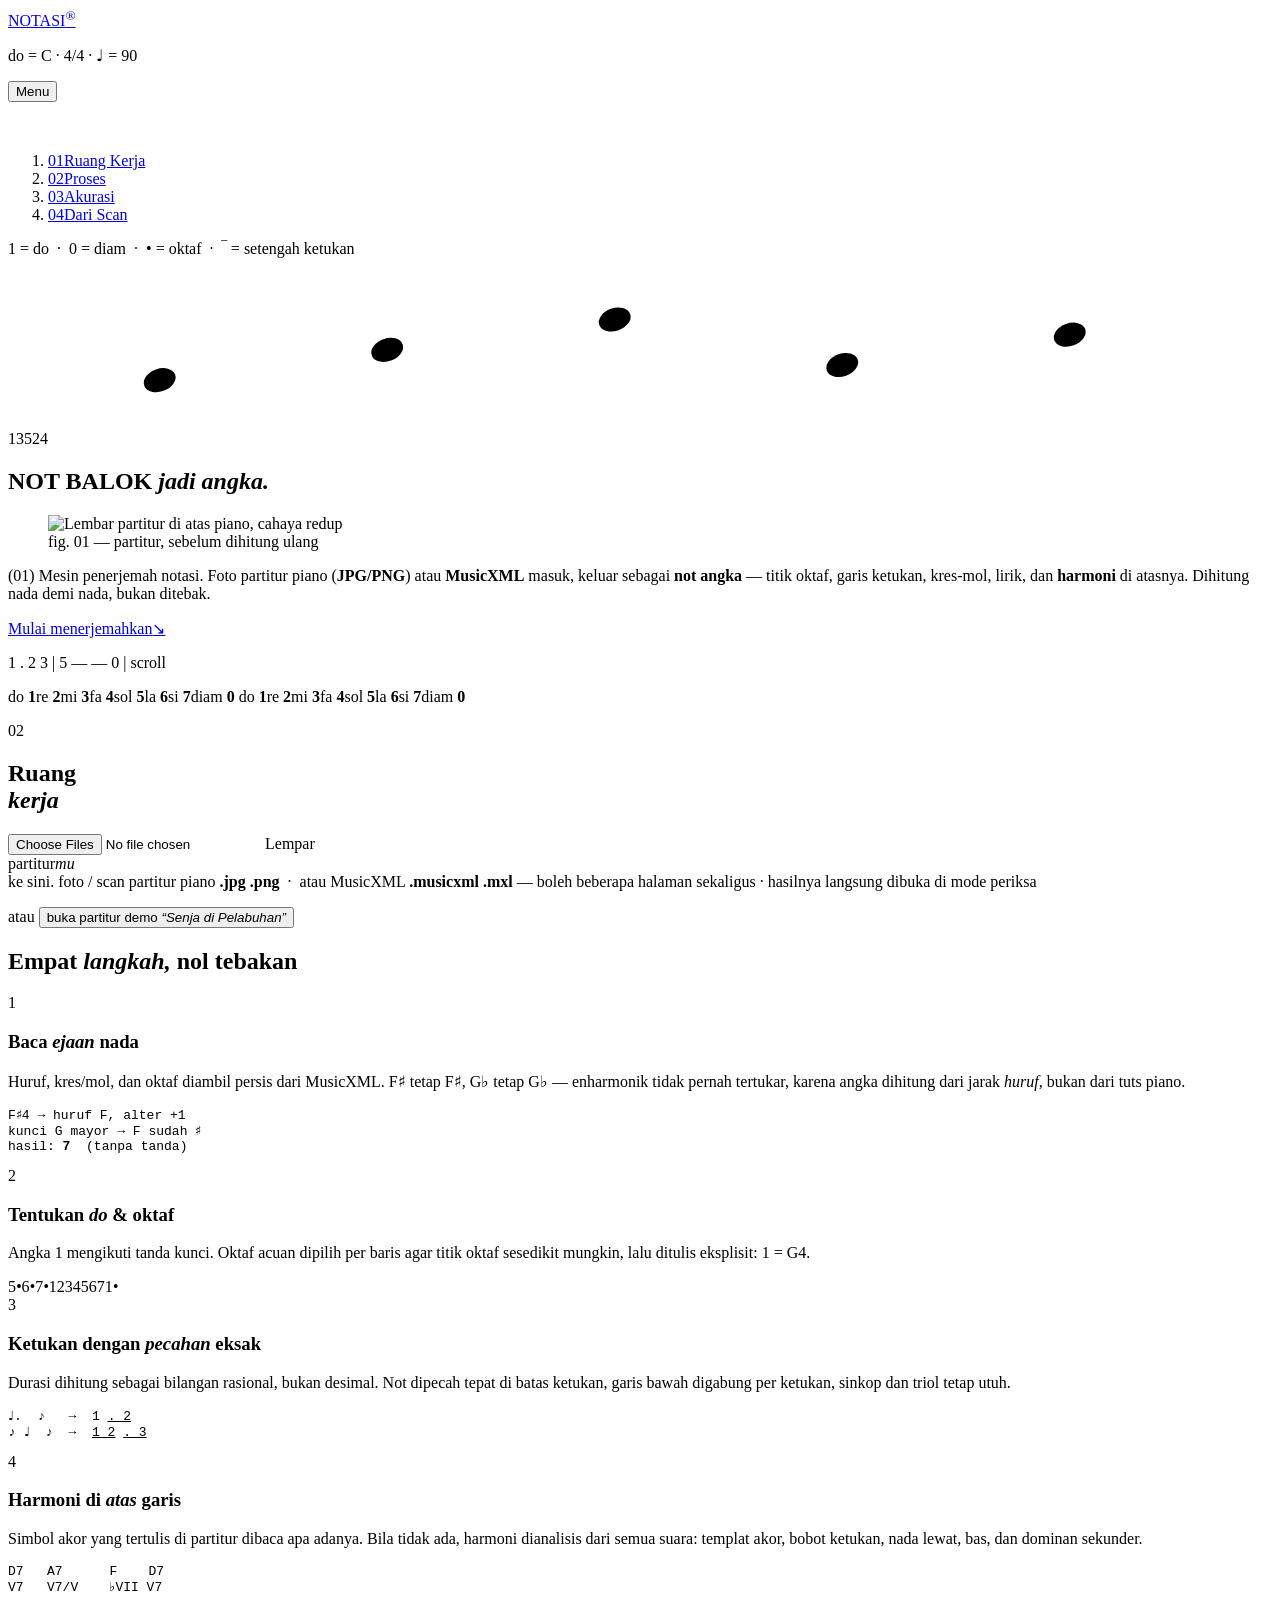
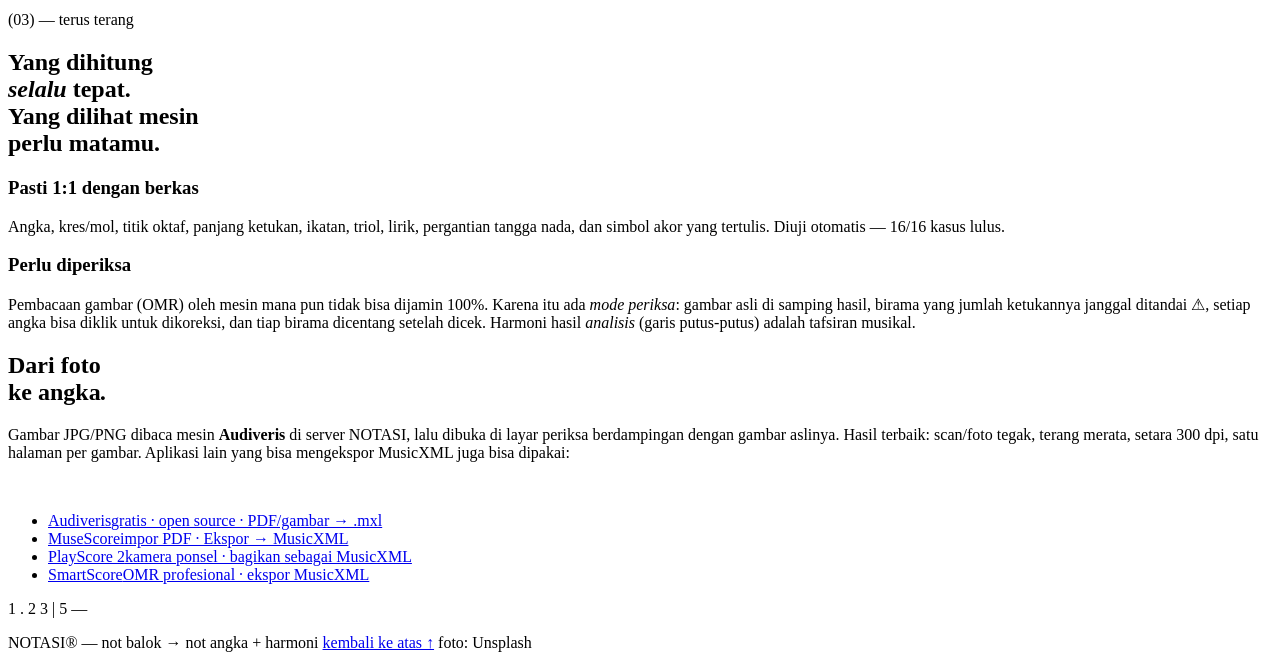
==== index.html @ 61a5ce9d "Add files via upload" ====
<!DOCTYPE html>
<html lang="id">
<head>
  <meta charset="UTF-8">
  <meta name="viewport" content="width=device-width, initial-scale=1">
  <title>NOTASI — Not Balok ke Not Angka, lengkap dengan Harmoni</title>
  <meta name="description" content="Terjemahkan partitur not balok (MusicXML) menjadi not angka beserta harmoninya. Dihitung, bukan ditebak.">
  <meta name="theme-color" content="#0B0B0B">
  <link rel="preconnect" href="https://fonts.googleapis.com">
  <link rel="preconnect" href="https://fonts.gstatic.com" crossorigin>
  <link href="https://fonts.googleapis.com/css2?family=Archivo:wdth,wght@62..125,300..900&family=Instrument+Serif:ital@0;1&family=JetBrains+Mono:wght@400;500;700&display=swap" rel="stylesheet">
  <link rel="stylesheet" href="css/style.css">
</head>
<body>

  <!-- ============ CURSOR ============ -->
  <div class="cursor" aria-hidden="true"><span class="cursor__ring"><em class="cursor__label"></em></span><span class="cursor__dot"></span></div>
  <div class="grain" aria-hidden="true"></div>

  <!-- ============ NAV ============ -->
  <header class="nav" id="top">
    <a href="#top" class="nav__mark" data-cursor="Atas">NOTASI<sup>®</sup></a>
    <p class="nav__ticker mono" aria-hidden="true"><span class="nav__pulse"></span><span id="navTicker">do = C · 4/4 · ♩ = 90</span></p>
    <button class="nav__toggle" id="menuToggle" aria-expanded="false" aria-controls="menu" data-cursor="Buka">
      <span class="nav__toggle-txt" data-alt="Tutup">Menu</span>
      <span class="nav__toggle-bars"><i></i><i></i></span>
    </button>
  </header>

  <nav class="menu" id="menu" aria-hidden="true">
    <div class="menu__bg"></div>
    <figure class="menu__reveal" aria-hidden="true"><img alt="" src="" data-reveal-img></figure>
    <ol class="menu__list">
      <li><a href="#ruang-kerja" data-img="https://images.unsplash.com/photo-1507838153414-b4b713384a76?w=900&q=80&auto=format&fit=crop" data-cursor="Ke sana"><span class="menu__no">01</span><span class="menu__txt">Ruang Kerja</span></a></li>
      <li><a href="#proses" data-img="https://images.unsplash.com/photo-1520523839897-bd0b52f945a0?w=900&q=80&auto=format&fit=crop" data-cursor="Ke sana"><span class="menu__no">02</span><span class="menu__txt">Proses</span></a></li>
      <li><a href="#akurasi" data-img="https://images.unsplash.com/photo-1514320291840-2e0a9bf2a9ae?w=900&q=80&auto=format&fit=crop" data-cursor="Ke sana"><span class="menu__no">03</span><span class="menu__txt">Akurasi</span></a></li>
      <li><a href="#scan" data-img="https://images.unsplash.com/photo-1511379938547-c1f69419868d?w=900&q=80&auto=format&fit=crop" data-cursor="Ke sana"><span class="menu__no">04</span><span class="menu__txt">Dari Scan</span></a></li>
    </ol>
    <p class="menu__foot mono">1 = do &nbsp;·&nbsp; 0 = diam &nbsp;·&nbsp; • = oktaf &nbsp;·&nbsp; ‾ = setengah ketukan</p>
  </nav>

  <main id="smooth">

    <!-- ============ HERO ============ -->
    <section class="hero" aria-label="Pembuka">
      <div class="hero__staff" aria-hidden="true">
        <i></i><i></i><i></i><i></i><i></i>
        <svg class="hero__notes" viewBox="0 0 1000 120" preserveAspectRatio="none">
          <g class="hn"><ellipse cx="120" cy="84" rx="13" ry="9" transform="rotate(-20 120 84)"/><line x1="132" y1="82" x2="132" y2="10"/></g>
          <g class="hn"><ellipse cx="300" cy="60" rx="13" ry="9" transform="rotate(-20 300 60)"/><line x1="312" y1="58" x2="312" y2="-12"/></g>
          <g class="hn"><ellipse cx="480" cy="36" rx="13" ry="9" transform="rotate(-20 480 36)"/><line x1="468" y1="40" x2="468" y2="110"/></g>
          <g class="hn"><ellipse cx="660" cy="72" rx="13" ry="9" transform="rotate(-20 660 72)"/><line x1="672" y1="70" x2="672" y2="0"/></g>
          <g class="hn"><ellipse cx="840" cy="48" rx="13" ry="9" transform="rotate(-20 840 48)"/><line x1="828" y1="52" x2="828" y2="120"/></g>
        </svg>
        <div class="hero__digits mono"><span>1</span><span>3</span><span>5</span><span>2</span><span>4</span></div>
      </div>

      <h1 class="hero__title" aria-label="Not balok menjadi not angka">
        <span class="hero__w hero__w--not" data-split>NOT</span>
        <span class="hero__w hero__w--balok" data-split>BALOK</span>
        <span class="hero__w hero__w--angka"><em>jadi angka.</em></span>
      </h1>

      <figure class="hero__frame">
        <img src="https://images.unsplash.com/photo-1507838153414-b4b713384a76?w=1400&q=80&auto=format&fit=crop" alt="Lembar partitur di atas piano, cahaya redup" loading="eager">
        <figcaption class="mono">fig. 01 — partitur, sebelum dihitung ulang</figcaption>
      </figure>

      <p class="hero__lede">
        <span class="mono hero__idx">(01)</span>
        Mesin penerjemah notasi. Foto partitur piano (<b>JPG/PNG</b>) atau <b>MusicXML</b> masuk, keluar sebagai <b>not angka</b> — titik oktaf, garis ketukan, kres-mol, lirik, dan <b>harmoni</b> di atasnya. Dihitung nada demi nada, bukan ditebak.
      </p>

      <a href="#ruang-kerja" class="bigLink hero__cta" data-cursor="Mulai">
        <span class="bigLink__txt">Mulai menerjemahkan</span><span class="bigLink__arrow">↘</span>
      </a>

      <p class="hero__side mono" aria-hidden="true">1 . 2 3 | 5 — — 0 | scroll</p>
    </section>

    <!-- ============ MARQUEE ============ -->
    <div class="marquee" aria-hidden="true">
      <div class="marquee__track">
        <span>do <b>1</b></span><span>re <b>2</b></span><span>mi <b>3</b></span><span>fa <b>4</b></span><span>sol <b>5</b></span><span>la <b>6</b></span><span>si <b>7</b></span><span>diam <b>0</b></span>
        <span>do <b>1</b></span><span>re <b>2</b></span><span>mi <b>3</b></span><span>fa <b>4</b></span><span>sol <b>5</b></span><span>la <b>6</b></span><span>si <b>7</b></span><span>diam <b>0</b></span>
      </div>
    </div>

    <!-- ============ RUANG KERJA ============ -->
    <section class="work" id="ruang-kerja" aria-label="Ruang kerja konverter">
      <aside class="work__rail">
        <p class="work__num" aria-hidden="true">02</p>
        <h2 class="work__title" data-reveal>Ruang<br><em>kerja</em></h2>

        <figure class="review" id="reviewFig" hidden>
          <div class="review__bar mono"><span>Gambar asli</span><button type="button" data-zoom="-1" data-cursor="Perkecil">−</button><button type="button" data-zoom="1" data-cursor="Perbesar">+</button></div>
          <div class="review__scroll"></div>
        </figure>

        <div class="ctrl" id="controls" hidden>
          <div class="ctrl__grp ctrl__review">
            <button type="button" class="ctrl__reviewBtn" id="reviewBtn" aria-pressed="false" data-cursor="Periksa"><span class="ctrl__review-txt">Mode periksa &amp; koreksi</span></button>
            <p class="ctrl__prog mono" id="reviewProg"></p>
            <p class="ctrl__hint">Klik angka untuk mengoreksi nada, tanda, oktaf atau durasi. Klik nomor birama untuk menandai <i>sudah dicek</i>.</p>
            <button type="button" class="ctrl__link" id="undoBtn" disabled data-cursor="Urungkan">↶ Urungkan koreksi (Ctrl+Z)</button>
          </div>
          <fieldset class="ctrl__grp">
            <legend class="mono">Lagu minor ditulis</legend>
            <label><input type="radio" name="minor" value="la" checked><span>la-based <small>(do = mayor relatif)</small></span></label>
            <label><input type="radio" name="minor" value="do"><span>do-based <small>(tonika = 1)</small></span></label>
          </fieldset>
          <fieldset class="ctrl__grp">
            <legend class="mono">Harmoni</legend>
            <label><input type="radio" name="harm" value="auto" checked><span>otomatis</span></label>
            <label><input type="radio" name="harm" value="score"><span>hanya dari partitur</span></label>
            <label><input type="radio" name="harm" value="analysis"><span>analisis nada</span></label>
            <label><input type="radio" name="harm" value="off"><span>sembunyikan</span></label>
          </fieldset>
          <fieldset class="ctrl__grp">
            <legend class="mono">Tulis akor sebagai</legend>
            <label><input type="radio" name="chord" value="all" checked><span>huruf + romawi</span></label>
            <label><input type="radio" name="chord" value="symbol"><span>huruf (G, Em, D7)</span></label>
            <label><input type="radio" name="chord" value="number"><span>angka (1, 6m, 5⁷)</span></label>
            <label><input type="radio" name="chord" value="roman"><span>romawi (I, vi, V7)</span></label>
          </fieldset>
          <div class="ctrl__grp ctrl__grp--row">
            <span class="mono">Ukuran</span>
            <button type="button" class="ctrl__mini" data-size="-1" data-cursor="Kecil">A−</button>
            <button type="button" class="ctrl__mini" data-size="1" data-cursor="Besar">A+</button>
          </div>
          <div class="ctrl__grp ctrl__grp--row">
            <label class="mono" for="tempo">♩ =</label>
            <input type="range" id="tempo" min="40" max="200" value="90">
            <output id="tempoOut" class="mono">90</output>
          </div>
          <button type="button" class="ctrl__play" id="playBtn" data-cursor="Putar"><span class="ctrl__play-ico"></span><span class="ctrl__play-txt">Dengarkan hasil</span></button>
          <button type="button" class="ctrl__link" id="printBtn" data-cursor="Cetak">Cetak / simpan PDF ↗</button>
          <button type="button" class="ctrl__link" id="resetBtn" data-cursor="Ganti">Ganti partitur ↺</button>
        </div>
      </aside>

      <div class="work__stage">
        <label class="drop" id="drop" data-cursor="Pilih berkas">
          <input type="file" id="file" multiple accept="image/jpeg,image/png,.jpg,.jpeg,.png,.musicxml,.xml,.mxl,application/vnd.recordare.musicxml+xml,application/vnd.recordare.musicxml">
          <span class="drop__corner drop__corner--tl"></span><span class="drop__corner drop__corner--br"></span>
          <span class="drop__big">Lempar<br>partitur<em>mu</em><br>ke sini.</span>
          <span class="drop__meta mono">foto / scan partitur piano <b>.jpg .png</b> &nbsp;·&nbsp; atau MusicXML <b>.musicxml .mxl</b> — boleh beberapa halaman sekaligus · hasilnya langsung dibuka di mode periksa</span>
        </label>
        <p class="work__alt">
          atau <button type="button" class="inlineLink" id="demoBtn" data-cursor="Coba">buka partitur demo <i>“Senja di Pelabuhan”</i></button>
        </p>
        <p class="notice" id="notice" role="status" hidden></p>

        <article class="out" id="out" hidden>
          <header class="out__head">
            <h3 class="out__title" id="outTitle"></h3>
            <p class="out__composer mono" id="outComposer"></p>
            <dl class="out__meta mono" id="outMeta"></dl>
          </header>
          <ul class="out__legend mono" id="outLegend"></ul>
          <div class="out__sheet" id="sheet"></div>
          <p class="out__foot mono" id="outFoot"></p>
        </article>
      </div>
    </section>

    <!-- ============ PROSES (horizontal) ============ -->
    <section class="proc" id="proses" aria-label="Cara kerja">
      <div class="proc__pin">
        <h2 class="proc__head"><span>Empat</span> <em>langkah,</em> <span class="proc__head-o">nol tebakan</span></h2>
        <div class="proc__track">
          <article class="step step--a">
            <span class="step__n" aria-hidden="true">1</span>
            <h3 class="step__t">Baca <em>ejaan</em> nada</h3>
            <p>Huruf, kres/mol, dan oktaf diambil persis dari MusicXML. F♯ tetap F♯, G♭ tetap G♭ — enharmonik tidak pernah tertukar, karena angka dihitung dari jarak <i>huruf</i>, bukan dari tuts piano.</p>
            <pre class="step__code mono">F♯4 → huruf F, alter +1
kunci G mayor → F sudah ♯
hasil: <b>7</b>  (tanpa tanda)</pre>
          </article>
          <article class="step step--b">
            <span class="step__n" aria-hidden="true">2</span>
            <h3 class="step__t">Tentukan <em>do</em> &amp; oktaf</h3>
            <p>Angka 1 mengikuti tanda kunci. Oktaf acuan dipilih per baris agar titik oktaf sesedikit mungkin, lalu ditulis eksplisit: <span class="mono">1 = G4</span>.</p>
            <div class="step__scale mono" aria-hidden="true"><span>5<i class="dn">•</i></span><span>6<i class="dn">•</i></span><span>7<i class="dn">•</i></span><span>1</span><span>2</span><span>3</span><span>4</span><span>5</span><span>6</span><span>7</span><span>1<i class="up">•</i></span></div>
          </article>
          <article class="step step--c">
            <span class="step__n" aria-hidden="true">3</span>
            <h3 class="step__t">Ketukan dengan <em>pecahan</em> eksak</h3>
            <p>Durasi dihitung sebagai bilangan rasional, bukan desimal. Not dipecah tepat di batas ketukan, garis bawah digabung per ketukan, sinkop dan triol tetap utuh.</p>
            <pre class="step__code mono">♩.  ♪   →  1 <u>. 2</u>
♪ ♩  ♪  →  <u>1 2</u> <u>. 3</u></pre>
          </article>
          <article class="step step--d">
            <span class="step__n" aria-hidden="true">4</span>
            <h3 class="step__t">Harmoni di <em>atas</em> garis</h3>
            <p>Simbol akor yang tertulis di partitur dibaca apa adanya. Bila tidak ada, harmoni dianalisis dari semua suara: templat akor, bobot ketukan, nada lewat, bas, dan dominan sekunder.</p>
            <pre class="step__code mono">D7   A7      F    D7
V7   V7/V    ♭VII V7</pre>
          </article>
        </div>
      </div>
    </section>

    <!-- ============ AKURASI ============ -->
    <section class="acc" id="akurasi" aria-label="Tentang akurasi">
      <p class="acc__kicker mono" data-reveal>(03) — terus terang</p>
      <h2 class="acc__big" data-reveal>Yang dihitung<br><em>selalu</em> tepat.<br><span>Yang dilihat mesin</span><br><span>perlu matamu.</span></h2>
      <div class="acc__cols">
        <div class="acc__col acc__col--yes" data-reveal>
          <h3>Pasti 1:1 dengan berkas</h3>
          <p>Angka, kres/mol, titik oktaf, panjang ketukan, ikatan, triol, lirik, pergantian tangga nada, dan simbol akor yang tertulis. Diuji otomatis — <span class="mono" id="testCount">16/16</span> kasus lulus.</p>
        </div>
        <div class="acc__col acc__col--maybe" data-reveal>
          <h3>Perlu diperiksa</h3>
          <p>Pembacaan gambar (OMR) oleh mesin mana pun tidak bisa dijamin 100%. Karena itu ada <i>mode periksa</i>: gambar asli di samping hasil, birama yang jumlah ketukannya janggal ditandai ⚠, setiap angka bisa diklik untuk dikoreksi, dan tiap birama dicentang setelah dicek. Harmoni hasil <i>analisis</i> (garis putus-putus) adalah tafsiran musikal.</p>
        </div>
      </div>
    </section>

    <!-- ============ DARI SCAN ============ -->
    <section class="scan" id="scan" aria-label="Dari scan ke MusicXML">
      <h2 class="scan__title" data-reveal>Dari foto<br>ke angka<em>.</em></h2>
      <p class="scan__lede" data-reveal>Gambar JPG/PNG dibaca mesin <b>Audiveris</b> di server NOTASI, lalu dibuka di layar periksa berdampingan dengan gambar aslinya. Hasil terbaik: scan/foto tegak, terang merata, setara 300 dpi, satu halaman per gambar. Aplikasi lain yang bisa mengekspor MusicXML juga bisa dipakai:</p>
      <figure class="scan__reveal" aria-hidden="true"><img alt="" src="" data-scan-img></figure>
      <ul class="scan__list">
        <li><a href="https://audiveris.github.io/audiveris/" target="_blank" rel="noopener" data-img="https://images.unsplash.com/photo-1507838153414-b4b713384a76?w=800&q=80&auto=format&fit=crop" data-cursor="Buka"><span class="scan__name">Audiveris</span><span class="scan__how mono">gratis · open source · PDF/gambar → .mxl</span></a></li>
        <li><a href="https://musescore.org/" target="_blank" rel="noopener" data-img="https://images.unsplash.com/photo-1520523839897-bd0b52f945a0?w=800&q=80&auto=format&fit=crop" data-cursor="Buka"><span class="scan__name">MuseScore</span><span class="scan__how mono">impor PDF · Ekspor → MusicXML</span></a></li>
        <li><a href="https://www.playscore.co/" target="_blank" rel="noopener" data-img="https://images.unsplash.com/photo-1465847899084-d164df4dedc6?w=800&q=80&auto=format&fit=crop" data-cursor="Buka"><span class="scan__name">PlayScore 2</span><span class="scan__how mono">kamera ponsel · bagikan sebagai MusicXML</span></a></li>
        <li><a href="https://www.musitek.com/" target="_blank" rel="noopener" data-img="https://images.unsplash.com/photo-1493225457124-a3eb161ffa5f?w=800&q=80&auto=format&fit=crop" data-cursor="Buka"><span class="scan__name">SmartScore</span><span class="scan__how mono">OMR profesional · ekspor MusicXML</span></a></li>
      </ul>
    </section>

    <!-- ============ FOOTER ============ -->
    <footer class="foot">
      <p class="foot__giant" aria-hidden="true">1 . 2 3 <span>|</span> 5 —</p>
      <div class="foot__row mono">
        <span>NOTASI® — not balok → not angka + harmoni</span>
        <a href="#top" class="inlineLink" data-cursor="Naik">kembali ke atas ↑</a>
        <span>foto: Unsplash</span>
      </div>
    </footer>
  </main>

  <script src="vendor/gsap.min.js"></script>
  <script src="vendor/ScrollTrigger.min.js"></script>
  <script src="vendor/lenis.min.js"></script>
  <script src="js/theory.js"></script>
  <script src="js/musicxml.js"></script>
  <script src="js/harmony.js"></script>
  <script src="js/convert.js"></script>
  <script src="js/render.js"></script>
  <script src="js/player.js"></script>
  <script src="js/editor.js"></script>
  <script src="js/vision.js"></script>
  <script src="js/demo.js"></script>
  <script src="js/main.js"></script>
</body>
</html>
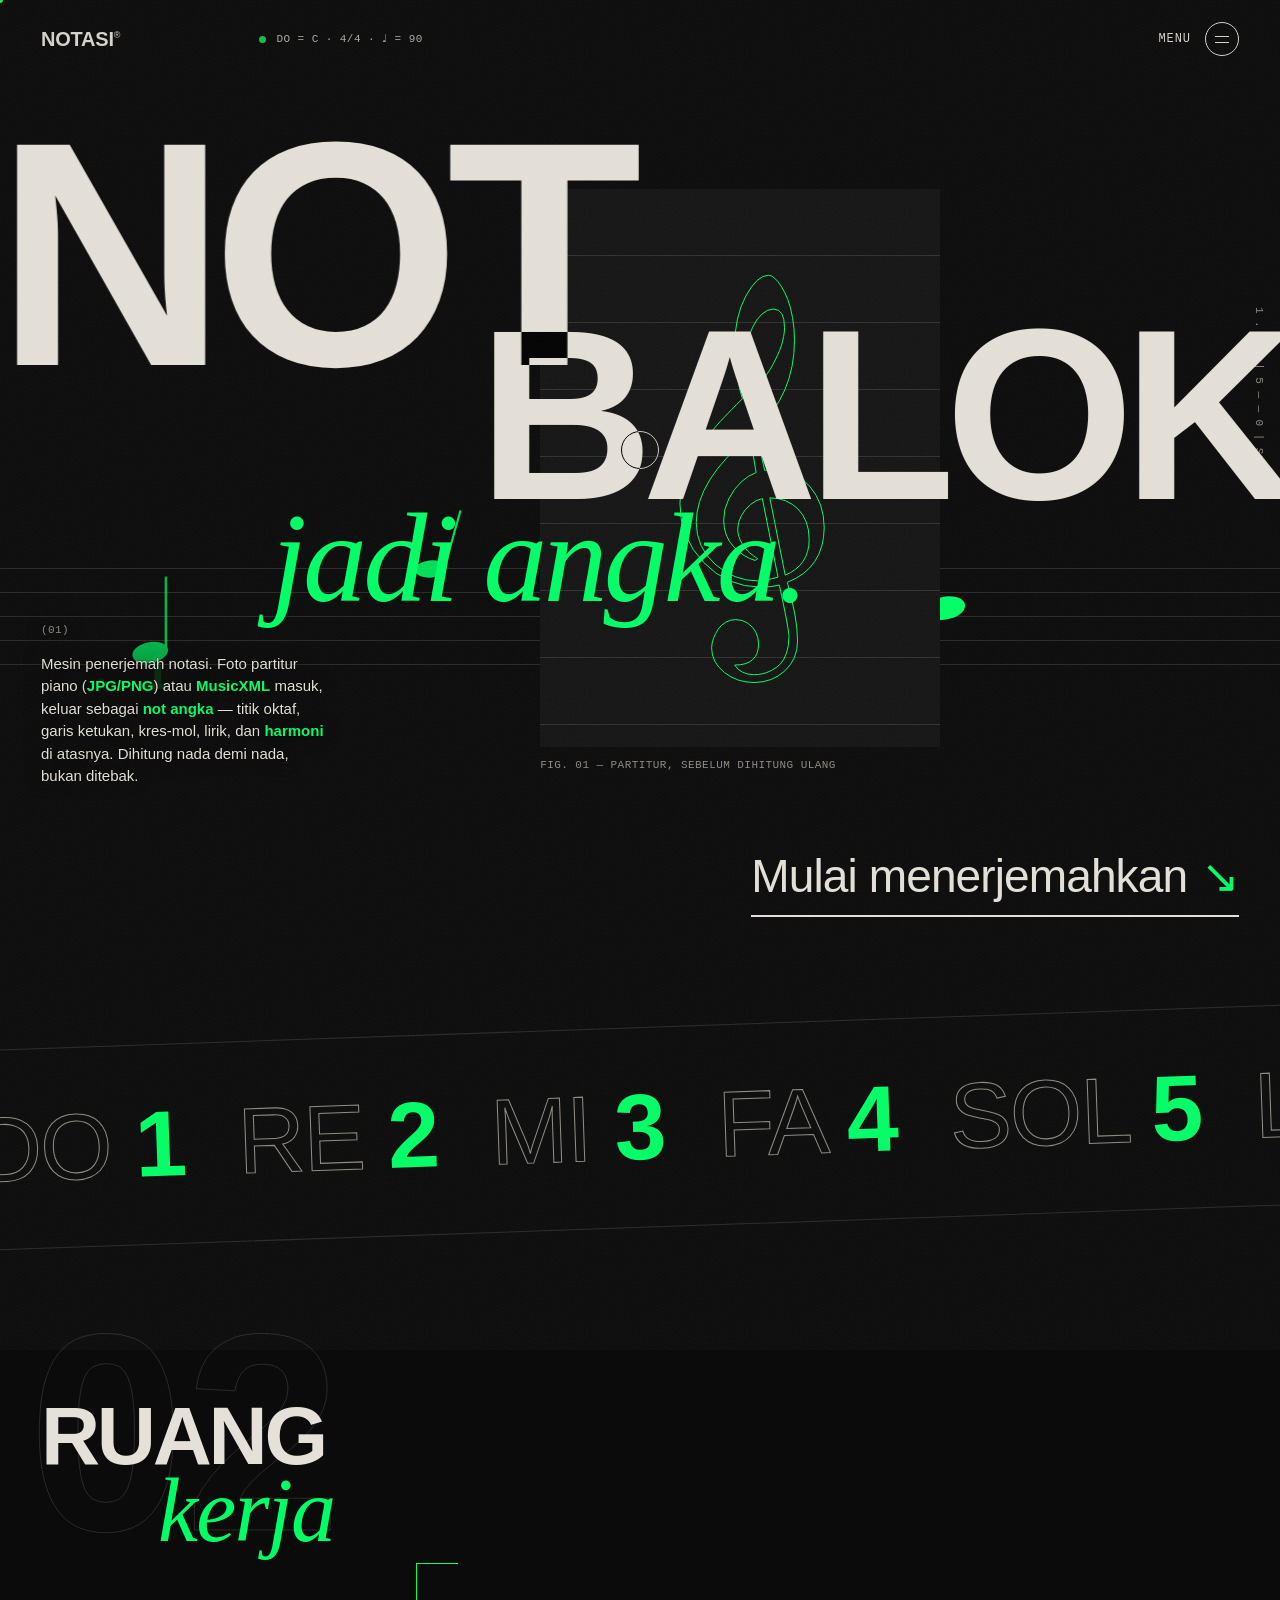
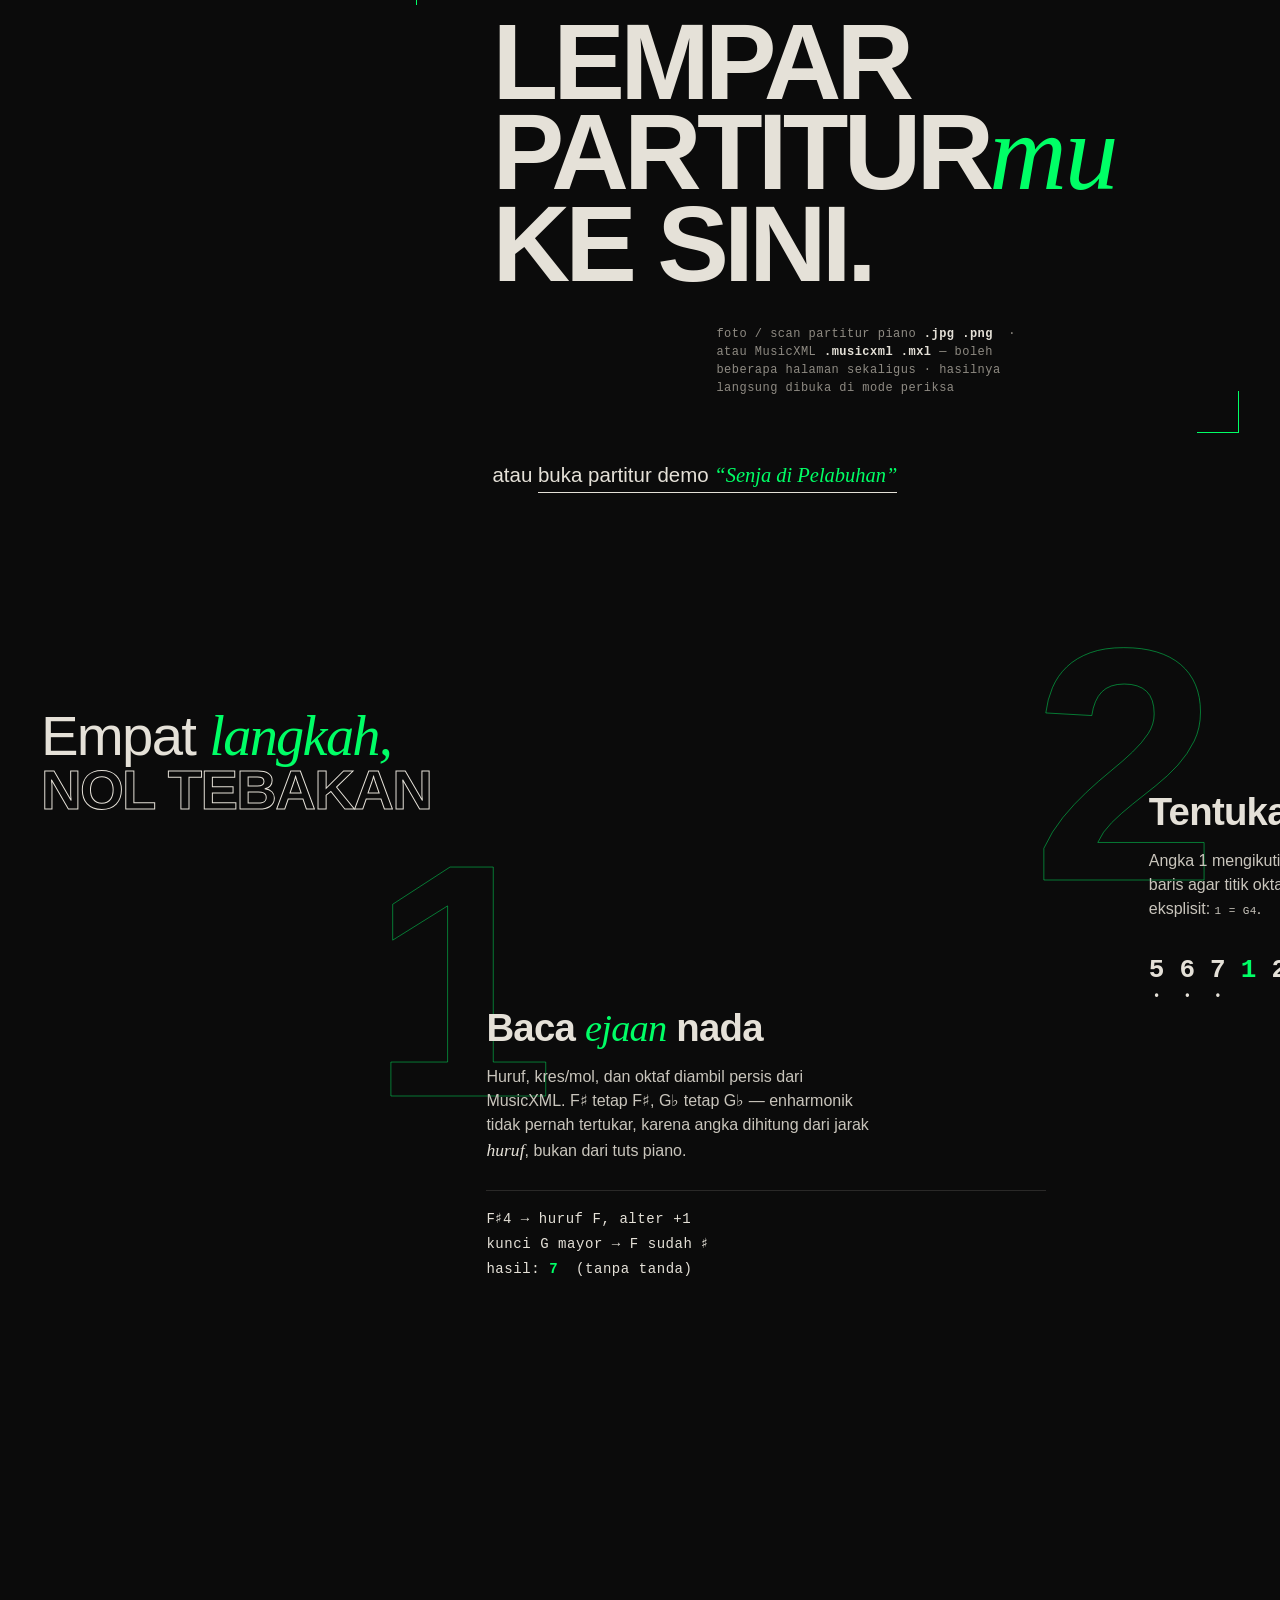
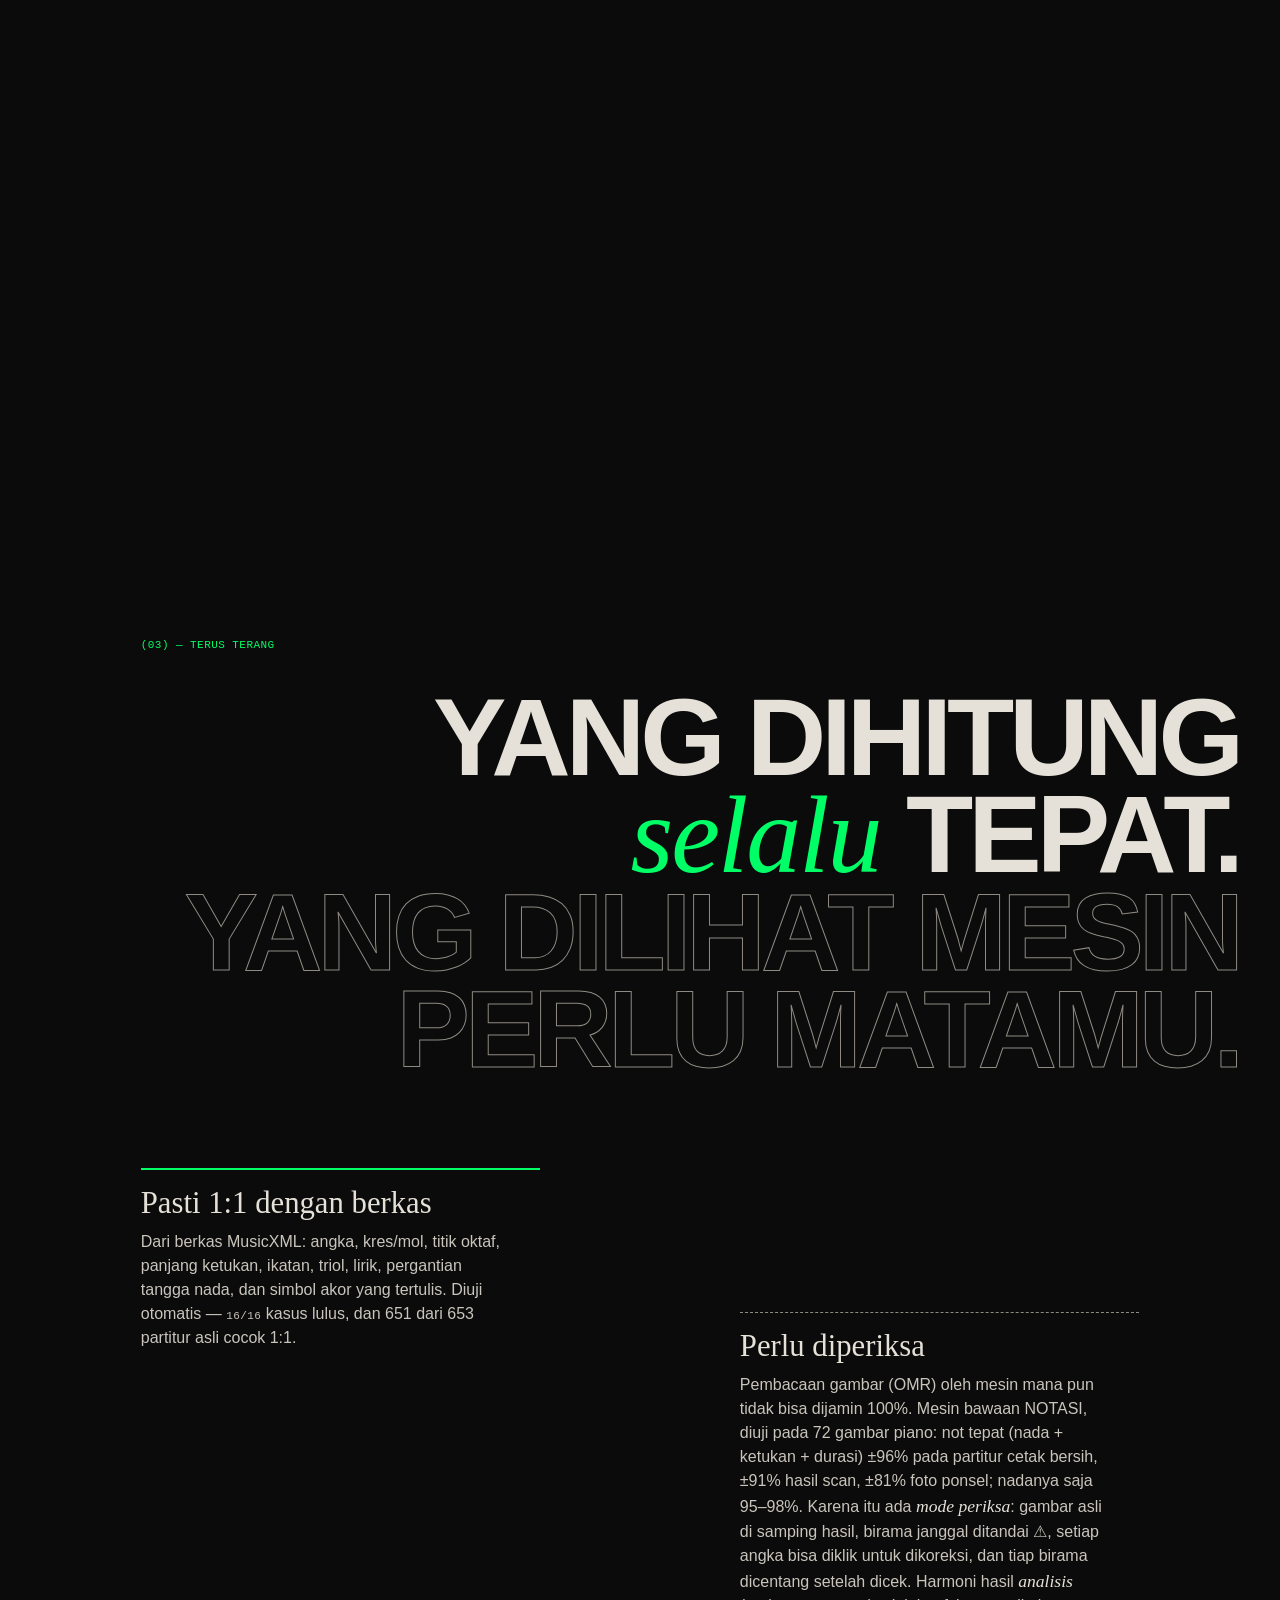
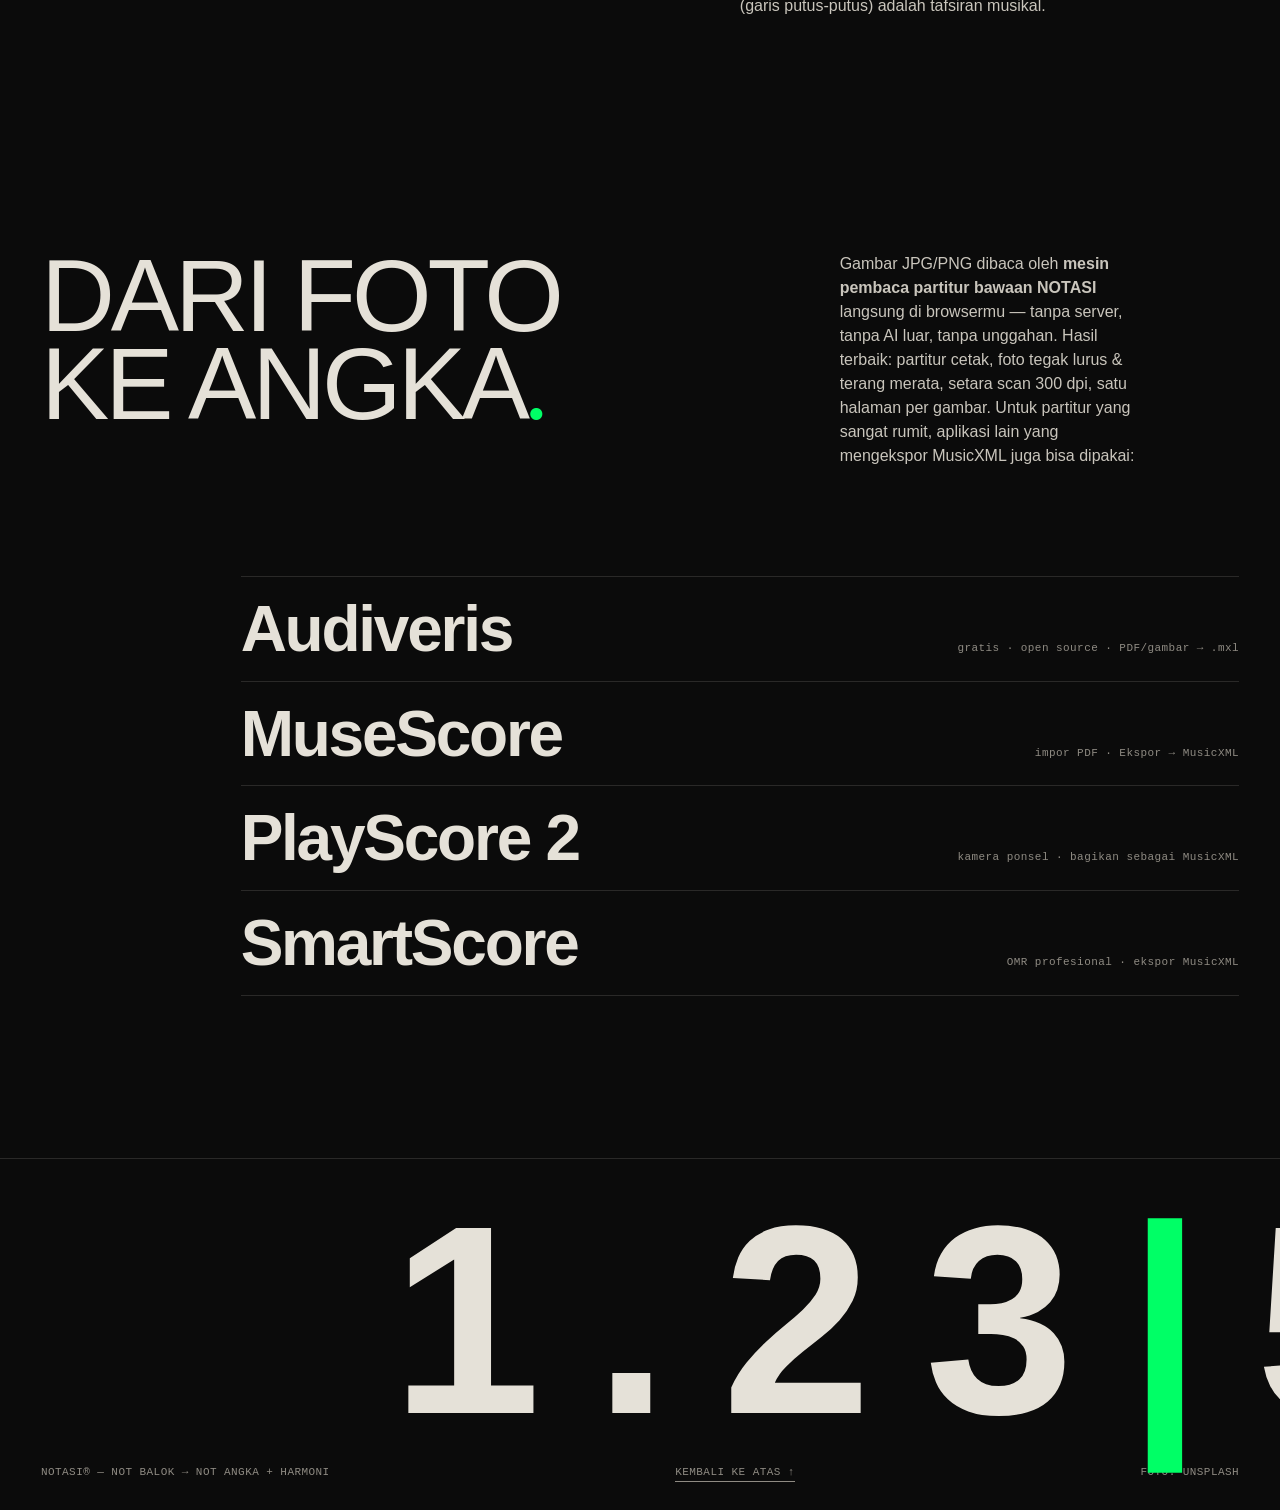
==== commit 9f0502c0: "Add files via upload" ====
--- a/index.html
+++ b/index.html
@@ -208,11 +208,11 @@
       <div class="acc__cols">
         <div class="acc__col acc__col--yes" data-reveal>
           <h3>Pasti 1:1 dengan berkas</h3>
-          <p>Angka, kres/mol, titik oktaf, panjang ketukan, ikatan, triol, lirik, pergantian tangga nada, dan simbol akor yang tertulis. Diuji otomatis — <span class="mono" id="testCount">16/16</span> kasus lulus.</p>
+          <p>Dari berkas MusicXML: angka, kres/mol, titik oktaf, panjang ketukan, ikatan, triol, lirik, pergantian tangga nada, dan simbol akor yang tertulis. Diuji otomatis — <span class="mono" id="testCount">16/16</span> kasus lulus, dan 651 dari 653 partitur asli cocok 1:1.</p>
         </div>
         <div class="acc__col acc__col--maybe" data-reveal>
           <h3>Perlu diperiksa</h3>
-          <p>Pembacaan gambar (OMR) oleh mesin mana pun tidak bisa dijamin 100%. Karena itu ada <i>mode periksa</i>: gambar asli di samping hasil, birama yang jumlah ketukannya janggal ditandai ⚠, setiap angka bisa diklik untuk dikoreksi, dan tiap birama dicentang setelah dicek. Harmoni hasil <i>analisis</i> (garis putus-putus) adalah tafsiran musikal.</p>
+          <p>Pembacaan gambar (OMR) oleh mesin mana pun tidak bisa dijamin 100%. Mesin bawaan NOTASI, diuji pada 72 gambar piano: not tepat (nada + ketukan + durasi) ±96% pada partitur cetak bersih, ±91% hasil scan, ±81% foto ponsel; nadanya saja 95–98%. Karena itu ada <i>mode periksa</i>: gambar asli di samping hasil, birama janggal ditandai ⚠, setiap angka bisa diklik untuk dikoreksi, dan tiap birama dicentang setelah dicek. Harmoni hasil <i>analisis</i> (garis putus-putus) adalah tafsiran musikal.</p>
         </div>
       </div>
     </section>
@@ -220,7 +220,7 @@
     <!-- ============ DARI SCAN ============ -->
     <section class="scan" id="scan" aria-label="Dari scan ke MusicXML">
       <h2 class="scan__title" data-reveal>Dari foto<br>ke angka<em>.</em></h2>
-      <p class="scan__lede" data-reveal>Gambar JPG/PNG dibaca mesin <b>Audiveris</b> di server NOTASI, lalu dibuka di layar periksa berdampingan dengan gambar aslinya. Hasil terbaik: scan/foto tegak, terang merata, setara 300 dpi, satu halaman per gambar. Aplikasi lain yang bisa mengekspor MusicXML juga bisa dipakai:</p>
+      <p class="scan__lede" data-reveal>Gambar JPG/PNG dibaca oleh <b>mesin pembaca partitur bawaan NOTASI</b> langsung di browsermu — tanpa server, tanpa AI luar, tanpa unggahan. Hasil terbaik: partitur cetak, foto tegak lurus &amp; terang merata, setara scan 300 dpi, satu halaman per gambar. Untuk partitur yang sangat rumit, aplikasi lain yang mengekspor MusicXML juga bisa dipakai:</p>
       <figure class="scan__reveal" aria-hidden="true"><img alt="" src="" data-scan-img></figure>
       <ul class="scan__list">
         <li><a href="https://audiveris.github.io/audiveris/" target="_blank" rel="noopener" data-img="https://images.unsplash.com/photo-1507838153414-b4b713384a76?w=800&q=80&auto=format&fit=crop" data-cursor="Buka"><span class="scan__name">Audiveris</span><span class="scan__how mono">gratis · open source · PDF/gambar → .mxl</span></a></li>
@@ -252,6 +252,7 @@
   <script src="js/player.js"></script>
   <script src="js/editor.js"></script>
   <script src="js/vision.js"></script>
+  <script src="js/omr/omr-client.js"></script>
   <script src="js/demo.js"></script>
   <script src="js/main.js"></script>
 </body>
--- a/css/style.css
+++ b/css/style.css
@@ -0,0 +1,454 @@
+/* ==========================================================================
+   NOTASI — style.css
+   Obsidian #0B0B0B · Sand #E5E1D8 · Neon #00FF66
+   ========================================================================== */
+:root {
+  --ink: #0B0B0B;
+  --ink-2: #141414;
+  --sand: #E5E1D8;
+  --sand-dim: #8f8b83;
+  --neon: #00FF66;
+  --rule: rgba(229, 225, 216, .14);
+  --f-display: 'Archivo', 'Arial Narrow', sans-serif;
+  --f-serif: 'Instrument Serif', 'Times New Roman', serif;
+  --f-mono: 'JetBrains Mono', ui-monospace, monospace;
+  --pad: clamp(18px, 3.2vw, 56px);
+  --ease: cubic-bezier(.7, 0, .2, 1);
+}
+
+*, *::before, *::after { box-sizing: border-box; }
+[hidden] { display: none !important; }
+html { -webkit-text-size-adjust: 100%; }
+html.lenis, html.lenis body { height: auto; }
+.lenis.lenis-smooth { scroll-behavior: auto !important; }
+body {
+  margin: 0; background: var(--ink); color: var(--sand);
+  font-family: var(--f-display); font-variation-settings: 'wdth' 100;
+  font-size: 16px; line-height: 1.5; overflow-x: hidden;
+  -webkit-font-smoothing: antialiased;
+}
+img { display: block; max-width: 100%; }
+a { color: inherit; }
+button { font: inherit; color: inherit; background: none; border: 0; padding: 0; cursor: pointer; }
+::selection { background: var(--neon); color: var(--ink); }
+.mono { font-family: var(--f-mono); font-size: 11px; letter-spacing: .04em; text-transform: uppercase; }
+em { font-family: var(--f-serif); font-style: italic; font-weight: 400; }
+:focus-visible { outline: 2px solid var(--neon); outline-offset: 4px; }
+
+/* ---------- grain (statis, tanpa gradasi warna) ---------- */
+.grain {
+  position: fixed; inset: -50%; z-index: 90; pointer-events: none; opacity: .06;
+  background-image: url("data:image/svg+xml,%3Csvg xmlns='http://www.w3.org/2000/svg' width='160' height='160'%3E%3Cfilter id='n'%3E%3CfeTurbulence type='fractalNoise' baseFrequency='.9' numOctaves='2' stitchTiles='stitch'/%3E%3C/filter%3E%3Crect width='100%25' height='100%25' filter='url(%23n)'/%3E%3C/svg%3E");
+  animation: grain 1.2s steps(6) infinite;
+}
+@keyframes grain { 0%{transform:translate(0,0)} 20%{transform:translate(-3%,2%)} 40%{transform:translate(2%,-4%)} 60%{transform:translate(-4%,-1%)} 80%{transform:translate(3%,3%)} 100%{transform:translate(0,0)} }
+
+/* ---------- cursor ---------- */
+.cursor { position: fixed; left: 0; top: 0; z-index: 200; pointer-events: none; mix-blend-mode: difference; }
+.cursor__dot, .cursor__ring { position: fixed; left: 0; top: 0; border-radius: 50%; transform: translate(-50%, -50%); }
+.cursor__dot { width: 6px; height: 6px; background: var(--neon); }
+.cursor__ring {
+  width: 38px; height: 38px; border: 1px solid var(--sand); display: grid; place-items: center;
+  transition: width .45s var(--ease), height .45s var(--ease), background-color .3s, border-color .3s;
+}
+.cursor__label { font: 500 10px/1 var(--f-mono); letter-spacing: .06em; text-transform: uppercase; color: var(--ink); font-style: normal; opacity: 0; transition: opacity .2s; white-space: nowrap; }
+.cursor.is-link .cursor__ring { width: 96px; height: 96px; background: var(--sand); border-color: var(--sand); }
+.cursor.is-link .cursor__label { opacity: 1; }
+.cursor.is-down .cursor__ring { width: 26px; height: 26px; }
+.cursor.is-hidden { opacity: 0; }
+@media (hover: hover) and (pointer: fine) { body.has-cursor, body.has-cursor a, body.has-cursor button, body.has-cursor label { cursor: none; } }
+@media (hover: none), (pointer: coarse) { .cursor { display: none; } }
+
+/* ---------- nav ---------- */
+.nav {
+  position: fixed; top: 0; left: 0; right: 0; z-index: 120; display: grid;
+  grid-template-columns: auto 1fr auto; align-items: center; gap: 24px;
+  padding: 22px var(--pad); mix-blend-mode: difference; color: var(--sand);
+}
+.nav__mark { font-weight: 800; font-variation-settings: 'wdth' 70; font-size: 20px; letter-spacing: -.01em; text-decoration: none; }
+.nav__mark sup { font-size: 9px; font-weight: 400; }
+.nav__ticker { margin: 0 0 0 9vw; display: flex; align-items: center; gap: 10px; opacity: .8; }
+.nav__pulse { width: 7px; height: 7px; border-radius: 50%; background: var(--neon); animation: pulse 1.6s infinite; }
+@keyframes pulse { 50% { opacity: .2; } }
+.nav__toggle { grid-column: 3; display: flex; align-items: center; gap: 14px; font: 500 12px var(--f-mono); text-transform: uppercase; letter-spacing: .08em; }
+.nav__toggle-txt { position: relative; overflow: hidden; display: inline-block; }
+.nav__toggle-bars { width: 34px; height: 34px; border: 1px solid currentColor; border-radius: 50%; display: grid; place-content: center; gap: 5px; }
+.nav__toggle-bars i { display: block; width: 14px; height: 1px; background: currentColor; transition: transform .5s var(--ease); }
+.menu-open .nav__toggle-bars i:first-child { transform: translateY(3px) rotate(45deg); }
+.menu-open .nav__toggle-bars i:last-child { transform: translateY(-3px) rotate(-45deg); }
+
+/* ---------- menu overlay + hover reveal ---------- */
+.menu { position: fixed; inset: 0; z-index: 110; pointer-events: none; visibility: hidden; }
+.menu-open .menu { pointer-events: auto; visibility: visible; }
+.menu__bg { position: absolute; inset: 0; background: var(--ink); clip-path: inset(0 0 100% 0); transition: clip-path .9s var(--ease); }
+.menu-open .menu__bg { clip-path: inset(0 0 0 0); }
+.menu__list { position: relative; list-style: none; margin: 0; padding: 18vh var(--pad) 0 calc(var(--pad) + 14vw); counter-reset: m; }
+.menu__list li { overflow: hidden; border-bottom: 1px solid var(--rule); }
+.menu__list li:nth-child(2) { margin-left: 9vw; }
+.menu__list li:nth-child(3) { margin-left: 3vw; }
+.menu__list li:nth-child(4) { margin-left: 14vw; }
+.menu__list a { display: flex; align-items: baseline; gap: 2vw; text-decoration: none; padding: .6vh 0; transform: translateY(110%); transition: transform .9s var(--ease), color .3s; }
+.menu-open .menu__list a { transform: none; }
+.menu-open .menu__list li:nth-child(2) a { transition-delay: .06s; }
+.menu-open .menu__list li:nth-child(3) a { transition-delay: .12s; }
+.menu-open .menu__list li:nth-child(4) a { transition-delay: .18s; }
+.menu__no { font: 500 12px var(--f-mono); color: var(--neon); }
+.menu__txt { font-size: clamp(48px, 9.5vw, 170px); line-height: .92; font-weight: 300; font-variation-settings: 'wdth' 62; letter-spacing: -.03em; text-transform: uppercase; transition: font-variation-settings .6s var(--ease), letter-spacing .6s var(--ease); }
+.menu__list a:hover .menu__txt { font-variation-settings: 'wdth' 125; font-weight: 800; letter-spacing: -.05em; }
+.menu__list:hover a:not(:hover) { color: rgba(229, 225, 216, .25); }
+.menu__reveal { position: fixed; left: 0; top: 0; width: 22vw; aspect-ratio: 3/4; margin: 0; z-index: -1; pointer-events: none; overflow: hidden; opacity: 0; transform: translate(-50%, -50%) scale(.8); transition: opacity .35s, transform .5s var(--ease); background: var(--ink-2); }
+.menu__reveal.is-on { opacity: 1; transform: translate(-50%, -50%) scale(1); }
+.menu__reveal img, .scan__reveal img { color: transparent; }
+.menu__reveal img { width: 100%; height: 100%; object-fit: cover; filter: grayscale(1) contrast(1.2); }
+.menu__foot { position: absolute; left: var(--pad); bottom: 28px; color: var(--sand-dim); opacity: 0; transition: opacity .6s .4s; }
+.menu-open .menu__foot { opacity: 1; }
+
+/* ---------- hero ---------- */
+.hero { position: relative; min-height: 100vh; min-height: 100svh; padding: 0 var(--pad); overflow: hidden; display: grid; grid-template-columns: repeat(12, 1fr); grid-template-rows: 14vh auto auto 1fr auto; }
+.hero__staff { position: absolute; left: 0; right: 0; top: 58%; height: 120px; z-index: 1; pointer-events: none; }
+.hero__staff > i { position: absolute; left: 0; right: 0; height: 1px; background: var(--rule); }
+.hero__staff > i:nth-child(1) { top: 0; } .hero__staff > i:nth-child(2) { top: 24px; } .hero__staff > i:nth-child(3) { top: 48px; } .hero__staff > i:nth-child(4) { top: 72px; } .hero__staff > i:nth-child(5) { top: 96px; }
+.hero__notes { position: absolute; inset: 0; width: 100%; height: 100%; overflow: visible; }
+.hero__notes .hn { fill: var(--neon); stroke: var(--neon); stroke-width: 2; vector-effect: non-scaling-stroke; transform-box: fill-box; transform-origin: center; }
+.hero__digits { position: absolute; inset: 0; display: grid; grid-template-columns: repeat(5, 1fr); font-size: clamp(28px, 4vw, 64px); font-weight: 700; color: var(--neon); text-transform: none; letter-spacing: 0; }
+.hero__digits span { position: absolute; opacity: 0; transform: translateY(20px); }
+.hero__digits span:nth-child(1) { left: 11%; top: 52px; } .hero__digits span:nth-child(2) { left: 29%; top: 28px; } .hero__digits span:nth-child(3) { left: 47%; top: 4px; } .hero__digits span:nth-child(4) { left: 65%; top: 40px; } .hero__digits span:nth-child(5) { left: 83%; top: 16px; }
+
+.hero__title { grid-column: 1 / -1; grid-row: 2 / 4; margin: 0; position: relative; z-index: 3; line-height: .8; pointer-events: none; }
+.hero__w { display: block; text-transform: uppercase; font-weight: 900; letter-spacing: -.045em; }
+.hero__w--not { font-size: clamp(110px, 25vw, 460px); font-variation-settings: 'wdth' 62; margin-left: -1.2vw; }
+.hero__w--balok { font-size: clamp(90px, 19vw, 360px); font-variation-settings: 'wdth' 125; text-align: right; margin-top: -5vw; mix-blend-mode: difference; color: var(--sand); margin-right: -2vw; }
+.hero__w--angka { font-size: clamp(56px, 10vw, 190px); text-transform: none; letter-spacing: -.03em; color: var(--neon); margin: -1.5vw 0 0 18vw; line-height: 1; }
+.hero__w--angka em { font-weight: 400; }
+.char { display: inline-block; will-change: transform; }
+
+.hero__frame { grid-column: 6 / 10; grid-row: 2 / 5; margin: 7vh 0 0; position: relative; z-index: 2; align-self: start; }
+.hero__frame img { width: 100%; height: 62vh; object-fit: cover; filter: grayscale(1) contrast(1.15) brightness(.8); background: var(--ink-2); clip-path: inset(0 0 0 0); color: transparent; position: relative; z-index: 1; }
+.hero__frame::before { content: '\1D11E'; position: absolute; left: 0; right: 0; top: 0; height: 62vh; display: grid; place-items: center; font: 400 38vh/1 var(--f-serif); color: transparent; -webkit-text-stroke: 1px var(--neon); background: repeating-linear-gradient(180deg, transparent 0 calc(12% - 1px), var(--rule) calc(12% - 1px) 12%), var(--ink-2); z-index: 0; }
+img.is-broken { opacity: 0 !important; }
+.hero__frame figcaption { margin-top: 10px; color: var(--sand-dim); }
+
+.hero__lede { grid-column: 1 / 5; grid-row: 4 / 5; align-self: end; margin: 0 0 6vh; font-size: clamp(15px, 1.15vw, 18px); max-width: 34ch; color: var(--sand); position: relative; z-index: 4; text-shadow: 0 0 18px var(--ink), 0 0 2px var(--ink); }
+.hero__lede b { font-weight: 600; color: var(--neon); }
+.hero__idx { display: block; color: var(--sand-dim); margin-bottom: 14px; }
+.hero__cta { grid-column: 8 / 13; grid-row: 5; justify-self: end; margin-bottom: 7vh; z-index: 4; }
+.hero__side { position: absolute; right: calc(var(--pad) * .5); top: 50%; transform: translateY(-50%) rotate(90deg); transform-origin: right center; color: var(--sand-dim); white-space: nowrap; margin: 0; }
+
+/* big text link with underline animation (satu-satunya CTA) */
+.bigLink { display: inline-flex; align-items: baseline; gap: .3em; text-decoration: none; font-size: clamp(28px, 3.6vw, 64px); font-weight: 300; font-variation-settings: 'wdth' 80; letter-spacing: -.02em; position: relative; padding-bottom: 6px; }
+.bigLink::after { content: ''; position: absolute; left: 0; right: 0; bottom: 0; height: 2px; background: var(--sand); transform-origin: right; transition: transform .7s var(--ease); }
+.bigLink::before { content: ''; position: absolute; left: 0; right: 0; bottom: 0; height: 2px; background: var(--neon); transform: scaleX(0); transform-origin: left; transition: transform .7s var(--ease) .1s; z-index: 1; }
+.bigLink:hover::after { transform: scaleX(0); }
+.bigLink:hover::before { transform: scaleX(1); }
+.bigLink__arrow { display: inline-block; font-family: var(--f-serif); color: var(--neon); transition: transform .6s var(--ease); }
+.bigLink:hover .bigLink__arrow { transform: translate(.15em, .15em) rotate(-45deg); }
+
+.inlineLink { background-image: linear-gradient(currentColor, currentColor); background-size: 100% 1px; background-position: 0 100%; background-repeat: no-repeat; transition: background-size .5s var(--ease); text-decoration: none; padding-bottom: 2px; }
+.inlineLink:hover { background-size: 0 1px; background-position: 100% 100%; }
+
+/* ---------- marquee ---------- */
+.marquee { border-top: 1px solid var(--rule); border-bottom: 1px solid var(--rule); overflow: hidden; padding: 2.2vw 0; transform: rotate(-2deg) scale(1.04); margin: 4vw 0; background: var(--ink); }
+.marquee__track { display: flex; width: max-content; animation: marq 38s linear infinite; }
+.marquee span { font-size: clamp(40px, 7vw, 120px); font-weight: 200; font-variation-settings: 'wdth' 62; text-transform: uppercase; color: transparent; -webkit-text-stroke: 1px var(--sand-dim); padding-right: 4vw; white-space: nowrap; letter-spacing: -.02em; }
+.marquee b { font-weight: 800; color: var(--neon); -webkit-text-stroke: 0; font-variation-settings: 'wdth' 125; }
+@keyframes marq { to { transform: translateX(-50%); } }
+
+/* ---------- ruang kerja ---------- */
+.work { position: relative; display: grid; grid-template-columns: minmax(240px, 27%) 1fr; gap: 0 4vw; padding: 14vh var(--pad) 12vh; min-height: 100vh; }
+.work__rail { position: relative; }
+.work__rail > * { position: relative; }
+.work__num { position: absolute !important; left: -1vw; top: -9vh; margin: 0; font-size: clamp(160px, 22vw, 380px); font-weight: 900; font-variation-settings: 'wdth' 62; color: transparent; -webkit-text-stroke: 1px var(--rule); line-height: .8; z-index: 0; pointer-events: none; }
+.work__title { margin: 0 0 6vh; font-size: clamp(54px, 6.4vw, 120px); line-height: .86; font-weight: 800; font-variation-settings: 'wdth' 70; text-transform: uppercase; letter-spacing: -.04em; }
+.work__title em { text-transform: none; color: var(--neon); font-size: 1.1em; padding-left: 1.3em; letter-spacing: -.02em; }
+.ctrl { position: sticky; top: 110px; padding-right: 5vw; display: grid; gap: 22px; padding-bottom: 20px; z-index: 2; }
+.ctrl__grp { border: 0; margin: 0; padding: 0 0 18px; border-bottom: 1px solid var(--rule); display: grid; gap: 4px; }
+.ctrl__grp legend { color: var(--sand-dim); margin-bottom: 8px; padding: 0; }
+.ctrl__grp label { display: flex; align-items: baseline; gap: 10px; font-size: 17px; font-variation-settings: 'wdth' 85; line-height: 1.35; }
+.ctrl__grp label small { color: var(--sand-dim); font-size: 12px; }
+.ctrl__grp input[type=radio] { appearance: none; width: 10px; height: 10px; border: 1px solid var(--sand-dim); border-radius: 50%; margin: 0; flex: none; transform: translateY(-1px); transition: background .25s, border-color .25s; }
+.ctrl__grp input[type=radio]:checked { background: var(--neon); border-color: var(--neon); }
+.ctrl__grp input[type=radio]:checked + span { color: var(--neon); }
+.ctrl__grp--row { display: flex; align-items: center; gap: 14px; }
+.ctrl__grp--row .mono { color: var(--sand-dim); }
+.ctrl__mini { font: 600 15px var(--f-mono); padding: 2px 6px; border-bottom: 1px solid var(--sand-dim); }
+.ctrl__mini:hover { color: var(--neon); border-color: var(--neon); }
+input[type=range] { appearance: none; flex: 1; height: 1px; background: var(--sand-dim); }
+input[type=range]::-webkit-slider-thumb { appearance: none; width: 14px; height: 14px; border-radius: 50%; background: var(--neon); }
+input[type=range]::-moz-range-thumb { width: 14px; height: 14px; border: 0; border-radius: 50%; background: var(--neon); }
+.ctrl__play { display: flex; align-items: center; gap: 16px; font-size: clamp(24px, 2.3vw, 36px); font-variation-settings: 'wdth' 75; font-weight: 300; text-align: left; letter-spacing: -.01em; }
+.ctrl__play-ico { width: 52px; height: 52px; border-radius: 50%; background: var(--neon); position: relative; flex: none; transition: transform .5s var(--ease); }
+.ctrl__play-ico::before { content: ''; position: absolute; left: 21px; top: 17px; border-left: 14px solid var(--ink); border-top: 9px solid transparent; border-bottom: 9px solid transparent; }
+.ctrl__play:hover .ctrl__play-ico { transform: scale(1.12) rotate(-8deg); }
+.ctrl__play.is-playing .ctrl__play-ico::before { left: 19px; top: 18px; border: 0; width: 14px; height: 16px; background: linear-gradient(90deg, var(--ink) 0 5px, transparent 5px 9px, var(--ink) 9px); }
+.ctrl__link { text-align: left; font: 500 12px var(--f-mono); text-transform: uppercase; letter-spacing: .06em; color: var(--sand-dim); }
+.ctrl__link:hover { color: var(--sand); }
+
+.work__stage { position: relative; min-width: 0; }
+.drop { position: relative; display: block; padding: 6vh 0 4vh 6vw; margin-top: 18vh; cursor: pointer; }
+.drop input { position: absolute; width: 1px; height: 1px; opacity: 0; }
+.drop__corner { position: absolute; width: 42px; height: 42px; border-color: var(--neon); border-style: solid; transition: all .6s var(--ease); }
+.drop__corner--tl { left: 0; top: 0; border-width: 1px 0 0 1px; }
+.drop__corner--br { right: 0; bottom: 0; border-width: 0 1px 1px 0; }
+.drop:hover .drop__corner, .drop.is-over .drop__corner { width: 100%; height: 100%; }
+.drop__big { display: block; font-size: clamp(56px, 8.4vw, 168px); line-height: .84; font-weight: 800; font-variation-settings: 'wdth' 62; letter-spacing: -.045em; text-transform: uppercase; transition: color .4s; }
+.drop__big em { text-transform: none; color: var(--neon); font-weight: 400; letter-spacing: -.02em; }
+.drop__big br:nth-of-type(2) { display: block; }
+.drop.is-over .drop__big { color: var(--neon); }
+.drop__meta { display: block; margin: 4vh 0 0 30%; color: var(--sand-dim); max-width: 46ch; text-transform: none; font-size: 12px; }
+.work__alt { margin: 3vh 0 0 6vw; font-size: clamp(18px, 1.6vw, 24px); font-variation-settings: 'wdth' 85; }
+.work__alt i { font-family: var(--f-serif); color: var(--neon); }
+.work.has-output .drop { display: none; }
+.work.has-output .work__alt { display: none; }
+.notice { position: relative; z-index: 3; margin: 3vh 0 0 6vw; padding: 18px 22px; border-left: 2px solid var(--neon); max-width: 64ch; font-size: 15px; background: var(--ink-2); }
+.notice.is-error { border-color: #ff4d2e; }
+.notice b { color: var(--neon); font-weight: 600; }
+
+/* ---------- lembar hasil (kertas pasir, kontras tinggi) ---------- */
+.out { position: relative; background: var(--sand); color: var(--ink); margin-left: -8vw; padding: clamp(24px, 4vw, 64px); padding-top: clamp(36px, 5vw, 80px); --fs: 22px; }
+.out::before { content: 'not angka'; position: absolute; right: clamp(16px, 3vw, 48px); top: -0.5em; font: italic 400 clamp(60px, 9vw, 160px)/1 var(--f-serif); color: var(--neon); -webkit-text-stroke: 1px var(--ink); pointer-events: none; letter-spacing: -.02em; }
+.out__head { display: grid; grid-template-columns: 1fr auto; gap: 8px 32px; align-items: end; border-bottom: 2px solid var(--ink); padding-bottom: 18px; }
+.out__title { margin: 0; font: 400 clamp(36px, 4.6vw, 80px)/.95 var(--f-serif); letter-spacing: -.02em; grid-column: 1; }
+.out__composer { margin: 0; grid-column: 1; color: #5c5952; }
+.out__meta { grid-column: 2; grid-row: 1 / 3; margin: 0; display: grid; grid-template-columns: auto auto; gap: 2px 14px; text-align: right; }
+.out__meta dt { color: #6b675f; }
+.out__meta dd { margin: 0; font-weight: 700; font-size: 13px; }
+.out__meta dd.big { font: 800 28px/1 var(--f-display); font-variation-settings: 'wdth' 70; text-transform: none; letter-spacing: -.01em; }
+.out__legend { list-style: none; display: flex; flex-wrap: wrap; gap: 6px 22px; padding: 14px 0 0; margin: 0 0 18px; color: #4a4741; }
+.out__legend li::before { content: attr(data-k) ' '; color: var(--ink); font-weight: 700; }
+.out__legend .src { color: var(--ink); background: var(--neon); padding: 0 6px; }
+.out__legend .src--analysis { background: transparent; outline: 1px dashed var(--ink); }
+.out__sheet { font-size: var(--fs); overflow-x: auto; padding-bottom: 6px; }
+.out__foot { color: #6b675f; text-transform: none; margin: 22px 0 0; font-size: 11px; max-width: 80ch; }
+
+.sheet { display: flex; flex-wrap: wrap; row-gap: 1.7em; padding-top: 1.5em; font-family: var(--f-mono); }
+.m { display: grid; position: relative; border-right: 1.5px solid var(--ink); padding: 0 .25em 0 .35em; align-items: start; }
+.m:first-child { border-left: 1.5px solid var(--ink); }
+.m--final { border-right: 0; box-shadow: inset -5px 0 0 -2px var(--ink), inset -9px 0 0 -8px var(--ink); padding-right: .7em; }
+.m--double { box-shadow: inset -5px 0 0 -4px var(--ink); padding-right: .5em; }
+.m--rep-start::before { content: ':'; position: absolute; left: .05em; top: 50%; font-weight: 700; }
+.m--rep-end::after { content: ':'; position: absolute; right: .1em; top: 50%; font-weight: 700; }
+.m-no { position: absolute; left: .2em; top: -1.05em; font-size: .42em; color: #8a867e; }
+.m-key { position: absolute; left: .2em; top: -2.1em; font-size: .45em; font-weight: 700; background: var(--ink); color: var(--neon); padding: 0 .4em; white-space: nowrap; }
+.m-key--time { left: auto; right: .3em; }
+
+.ch-cell { display: flex; gap: .5em; padding: .15em .3em 0; align-self: end; }
+.ch { display: inline-flex; flex-direction: column; line-height: 1.05; padding: 0 .2em; }
+.ch-sym { font: 800 .82em/1.05 var(--f-display); font-variation-settings: 'wdth' 75; letter-spacing: -.01em; white-space: nowrap; }
+.ch-rom { font: italic 400 .66em/1.1 var(--f-serif); color: #4a4741; white-space: nowrap; }
+.ch--analysis { border-bottom: 1px dashed rgba(11, 11, 11, .45); }
+.ch--score .ch-sym { box-shadow: inset 0 -.32em 0 var(--neon); }
+
+.bt { display: flex; align-items: flex-start; padding: 0 .32em; }
+.tk { position: relative; display: inline-flex; flex-direction: column; align-items: center; padding: 0 .14em; min-width: .9em; transition: background .12s, color .12s; }
+.tk-stack { display: flex; flex-direction: column; align-items: center; }
+.dg { position: relative; display: flex; flex-direction: column; align-items: center; line-height: 1; }
+.dg-n { font-weight: 700; font-size: 1em; line-height: 1; display: block; position: relative; }
+.dots { display: block; height: .5em; font-size: .38em; line-height: 1.1em; letter-spacing: -.1em; text-align: center; writing-mode: vertical-lr; text-orientation: upright; }
+.dots--up { display: flex; flex-direction: column; justify-content: flex-end; writing-mode: horizontal-tb; height: .55em; line-height: .5; letter-spacing: 0; font-size: .5em; }
+.dots--dn { writing-mode: horizontal-tb; height: .45em; line-height: .5; letter-spacing: 0; font-size: .5em; }
+.dots--up:empty, .dots--dn:empty { visibility: hidden; }
+/* garis miring menembus angka: / = naik (kres), \ = turun (mol) */
+.dg[data-acc] .dg-n::after { content: ''; position: absolute; left: 50%; top: 50%; width: 1.5px; height: 1.15em; background: currentColor; transform: translate(-50%, -50%) rotate(28deg); }
+.dg[data-acc^="-"] .dg-n::after { transform: translate(-50%, -50%) rotate(-28deg); }
+.dg[data-acc="2"] .dg-n::before, .dg[data-acc="-2"] .dg-n::before { content: ''; position: absolute; left: 70%; top: 50%; width: 1.5px; height: 1.15em; background: currentColor; transform: translate(-50%, -50%) rotate(28deg); }
+.dg[data-acc="-2"] .dg-n::before { transform: translate(-50%, -50%) rotate(-28deg); }
+.dg--hold .dg-n { font-weight: 800; }
+.tk-ul { position: relative; align-self: stretch; height: calc(var(--n) * .2em); margin: 0 -.14em; margin-top: .08em; }
+.tk-ul i { position: absolute; left: 0; right: 0; height: .075em; min-height: 1.5px; background: currentColor; }
+.tk-ul i:nth-child(1) { top: 0; } .tk-ul i:nth-child(2) { top: .2em; } .tk-ul i:nth-child(3) { top: .4em; } .tk-ul i:nth-child(4) { top: .6em; } .tk-ul i:nth-child(5) { top: .8em; }
+.tk-lo { font-size: .5em; line-height: .55; height: .6em; letter-spacing: 0; }
+.tk-tup { position: absolute; top: -.35em; left: 50%; transform: translateX(-50%); font: italic .55em/1 var(--f-serif); }
+.tk-ferm { position: absolute; top: -.75em; left: 50%; transform: translateX(-50%); font-size: .7em; line-height: 1; }
+.tk:hover { background: var(--ink); color: var(--sand); }
+.tk.is-on { background: var(--neon); color: var(--ink); }
+.ly { display: flex; padding: 0 .32em; align-self: start; }
+.ly-s { display: inline-block; text-align: center; padding: 0 .28em; font: 400 .6em/1.5 var(--f-display); white-space: nowrap; font-variation-settings: 'wdth' 85; }
+.bt--lead .tk-stack .dg-n { font-size: 1.04em; }
+
+/* ---------- proses (horizontal) ---------- */
+.proc { position: relative; }
+.proc__pin { height: 100vh; overflow: hidden; display: flex; flex-direction: column; justify-content: center; }
+.proc__head { position: absolute; top: 12vh; left: var(--pad); margin: 0; font-size: clamp(34px, 4.4vw, 78px); font-weight: 300; font-variation-settings: 'wdth' 80; letter-spacing: -.03em; line-height: .95; z-index: 3; max-width: 13ch; }
+.proc__head em { color: var(--neon); }
+.proc__head-o { color: transparent; -webkit-text-stroke: 1px var(--sand); font-weight: 800; text-transform: uppercase; }
+.proc__track { display: flex; gap: 8vw; padding: 0 30vw 0 38vw; width: max-content; will-change: transform; }
+.step { position: relative; width: min(560px, 72vw); flex: none; padding-top: 6vh; }
+.step--a { margin-top: 18vh; } .step--b { margin-top: -6vh; } .step--c { margin-top: 24vh; } .step--d { margin-top: 2vh; }
+.step__n { position: absolute; left: -.35em; top: -.42em; font-size: clamp(200px, 26vw, 440px); font-weight: 900; font-variation-settings: 'wdth' 62; line-height: 1; color: transparent; -webkit-text-stroke: 1px rgba(0, 255, 102, .45); z-index: -1; pointer-events: none; }
+.step__t { margin: 0 0 18px; font-size: clamp(32px, 3vw, 54px); line-height: 1; font-weight: 700; font-variation-settings: 'wdth' 75; letter-spacing: -.02em; }
+.step__t em { color: var(--neon); font-weight: 400; }
+.step p { margin: 0; color: #c9c5bc; max-width: 44ch; font-size: 16px; }
+.step p i { font-family: var(--f-serif); color: var(--sand); font-size: 1.1em; }
+.step__code { margin: 26px 0 0; padding: 16px 0 0; border-top: 1px solid var(--rule); color: var(--sand); text-transform: none; font-size: 14px; line-height: 1.8; white-space: pre; }
+.step__code b { color: var(--neon); }
+.step__code u { text-decoration-thickness: 2px; text-underline-offset: 5px; }
+.step__scale { display: flex; gap: 14px; margin-top: 30px; font-size: 26px; font-weight: 700; text-transform: none; }
+.step__scale span { position: relative; display: inline-flex; flex-direction: column; align-items: center; }
+.step__scale span:nth-child(4) { color: var(--neon); }
+.step__scale i { font-style: normal; font-size: 12px; line-height: 1; position: absolute; left: 50%; transform: translateX(-50%); }
+.step__scale .dn { bottom: -12px; } .step__scale .up { top: -10px; }
+
+/* ---------- akurasi ---------- */
+.acc { padding: 22vh var(--pad) 16vh; display: grid; grid-template-columns: repeat(12, 1fr); }
+.acc__kicker { grid-column: 2 / 6; color: var(--neon); margin: 0 0 4vh; }
+.acc__big { grid-column: 1 / -1; margin: 0; text-align: right; font-size: clamp(48px, 8.6vw, 170px); line-height: .88; font-weight: 800; font-variation-settings: 'wdth' 62; letter-spacing: -.045em; text-transform: uppercase; }
+.acc__big em { text-transform: none; color: var(--neon); font-weight: 400; letter-spacing: -.02em; }
+.acc__big span { color: transparent; -webkit-text-stroke: 1px var(--sand-dim); }
+.acc__cols { grid-column: 1 / -1; display: grid; grid-template-columns: repeat(12, 1fr); margin-top: 10vh; }
+.acc__col h3 { margin: 0 0 12px; font: 400 clamp(26px, 2.4vw, 40px)/1 var(--f-serif); }
+.acc__col p { margin: 0; color: #c9c5bc; max-width: 42ch; }
+.acc__col--yes { grid-column: 2 / 6; border-top: 2px solid var(--neon); padding-top: 18px; }
+.acc__col--maybe { grid-column: 8 / 12; margin-top: 16vh; border-top: 1px dashed var(--sand-dim); padding-top: 18px; }
+.acc__col i { font-family: var(--f-serif); font-size: 1.1em; color: var(--sand); }
+
+/* ---------- scan (hover reveal list) ---------- */
+.scan { position: relative; padding: 10vh var(--pad) 18vh; display: grid; grid-template-columns: repeat(12, 1fr); }
+.scan__title { grid-column: 1 / 8; margin: 0; font-size: clamp(56px, 8vw, 150px); line-height: .86; font-weight: 300; font-variation-settings: 'wdth' 62; text-transform: uppercase; letter-spacing: -.04em; }
+.scan__title em { color: var(--neon); }
+.scan__lede { grid-column: 9 / 13; align-self: end; margin: 0; color: #c9c5bc; max-width: 34ch; }
+.scan__list { grid-column: 3 / -1; list-style: none; padding: 0; margin: 12vh 0 0; border-top: 1px solid var(--rule); }
+.scan__list a { display: grid; grid-template-columns: 1fr auto; align-items: baseline; gap: 20px; text-decoration: none; padding: 2.2vh 0; border-bottom: 1px solid var(--rule); transition: padding .6s var(--ease), color .3s; }
+.scan__name { font-size: clamp(34px, 5vw, 92px); font-weight: 700; font-variation-settings: 'wdth' 70; letter-spacing: -.035em; line-height: 1; }
+.scan__how { color: var(--sand-dim); text-transform: none; }
+.scan__list a:hover { padding-left: 4vw; color: var(--neon); }
+.scan__list:hover a:not(:hover) { color: rgba(229, 225, 216, .3); }
+.scan__reveal { position: fixed; left: 0; top: 0; width: 18vw; aspect-ratio: 4/5; margin: 0; pointer-events: none; z-index: 5; overflow: hidden; opacity: 0; transform: translate(-50%, -50%) scale(.85) rotate(-4deg); transition: opacity .3s, transform .5s var(--ease); background: var(--ink-2); }
+.scan__reveal.is-on { opacity: 1; transform: translate(-50%, -50%) scale(1) rotate(3deg); }
+.scan__reveal img { width: 100%; height: 100%; object-fit: cover; filter: grayscale(1) contrast(1.2); mix-blend-mode: normal; }
+
+/* ---------- footer ---------- */
+.foot { padding: 6vh var(--pad) 28px; border-top: 1px solid var(--rule); overflow: hidden; }
+.foot__giant { margin: 0 0 4vh -1vw; font-size: clamp(90px, 21vw, 400px); font-weight: 900; font-variation-settings: 'wdth' 62; letter-spacing: -.04em; line-height: .8; white-space: nowrap; font-family: var(--f-display); }
+.foot__giant span { color: var(--neon); }
+.foot__row { display: flex; justify-content: space-between; gap: 20px; flex-wrap: wrap; color: var(--sand-dim); }
+
+/* ---------- reveal awal (dipakai bila GSAP tidak tersedia) ---------- */
+.no-gsap [data-reveal] { opacity: 1; transform: none; }
+
+/* ---------- responsif: keunikan dipertahankan ---------- */
+@media (max-width: 900px) {
+  .nav__ticker { display: none; }
+  .hero { grid-template-rows: 12vh auto auto auto auto; }
+  .hero__frame { grid-column: 4 / 12; grid-row: 2 / 4; margin-top: 16vh; }
+  .hero__frame img { height: 46vh; }
+  .hero__w--not { font-size: 34vw; }
+  .hero__w--balok { margin-top: 20vh; font-size: 20vw; margin-right: 0; }
+  .hero__w--angka { font-size: 15vw; }
+  .hero__w--angka { margin-left: 6vw; }
+  .hero__lede { grid-column: 1 / 11; grid-row: 4; margin: 5vh 0 4vh; }
+  .hero__cta { grid-column: 2 / -1; grid-row: 5; }
+  .hero__staff { top: 44%; }
+  .hero__side { display: none; }
+  .work { grid-template-columns: 1fr; }
+  .work__num { top: -6vh; }
+  .work__title { margin-bottom: 3vh; }
+  .ctrl { position: relative; top: 0; padding-right: 0; grid-template-columns: 1fr 1fr; gap: 18px 22px; order: 2; }
+  .ctrl__play, .ctrl__link { grid-column: 1 / -1; }
+  .drop { margin-top: 6vh; padding-left: 8vw; }
+  .drop__meta { margin-left: 12%; }
+  .out { margin-left: calc(var(--pad) * -1); margin-right: calc(var(--pad) * -1); padding: 40px 14px 24px; }
+  .bt { padding: 0 .2em; }
+  .m { padding: 0 .15em 0 .2em; }
+  .out__head { grid-template-columns: 1fr; }
+  .out__meta { grid-column: 1; grid-row: auto; text-align: left; }
+  .proc__pin { height: auto; padding: 22vh 0 10vh; }
+  .proc__head { position: relative; top: 0; margin-bottom: 8vh; }
+  .proc__track { overflow-x: auto; scroll-snap-type: x mandatory; width: auto; padding: 0 var(--pad) 40px 18vw; -webkit-overflow-scrolling: touch; }
+  .step { scroll-snap-align: start; }
+  .step--a, .step--b, .step--c, .step--d { margin-top: 0; }
+  .step--b, .step--d { margin-top: 10vh; }
+  .acc__kicker { grid-column: 1 / -1; }
+  .acc__col--yes { grid-column: 1 / 11; }
+  .acc__col--maybe { grid-column: 3 / -1; margin-top: 8vh; }
+  .scan__title { grid-column: 1 / -1; }
+  .scan__lede { grid-column: 4 / -1; margin-top: 4vh; }
+  .scan__list { grid-column: 1 / -1; }
+  .scan__list a { grid-template-columns: 1fr; gap: 4px; }
+  .scan__reveal, .menu__reveal { display: none; }
+  .menu__list { padding-left: var(--pad); }
+}
+
+@media (prefers-reduced-motion: reduce) {
+  *, *::before, *::after { animation: none !important; transition-duration: .01ms !important; }
+}
+
+/* ---------- cetak: hanya lembar not angka ---------- */
+@media print {
+  @page { margin: 14mm; }
+  body { background: #fff; color: #000; }
+  .nav, .menu, .cursor, .grain, .hero, .marquee, .proc, .acc, .scan, .foot, .work__rail, .work__alt, .drop, .notice { display: none !important; }
+  .work { display: block; padding: 0; min-height: 0; }
+  .out { margin: 0; padding: 0; background: #fff; --fs: 16px; }
+  .out::before { display: none; }
+  .ch--score .ch-sym { box-shadow: none; text-decoration: underline; }
+  .m { break-inside: avoid; }
+}
+
+/* ---------- fallback bila foto belum/tidak termuat ---------- */
+.menu__reveal::before, .scan__reveal::before {
+  content: '\1D11E'; position: absolute; inset: 0; display: grid; place-items: center;
+  font: 400 14vw/1 var(--f-serif); color: var(--ink); background: var(--neon);
+}
+.menu__reveal img, .scan__reveal img { position: relative; z-index: 1; }
+
+/* ======================= MODE PERIKSA & KOREKSI ======================= */
+.review { margin: 0 0 22px; border: 1px solid var(--rule); background: var(--ink-2); }
+.review__bar { display: flex; align-items: center; gap: 10px; padding: 8px 10px; border-bottom: 1px solid var(--rule); color: var(--sand-dim); }
+.review__bar span { flex: 1; }
+.review__bar button { width: 28px; height: 28px; border: 1px solid var(--sand-dim); font: 600 15px var(--f-mono); }
+.review__bar button:hover { border-color: var(--neon); color: var(--neon); }
+.review__scroll { max-height: 62vh; overflow: auto; background: #fff; }
+.review__scroll img { width: 100%; max-width: none; display: block; }
+.review__scroll img + img { border-top: 3px solid var(--neon); }
+.work.is-review { grid-template-columns: minmax(300px, 42%) 1fr; }
+.work.is-review .work__rail { position: sticky; top: 84px; align-self: start; max-height: calc(100vh - 96px); overflow: auto; padding-right: 6px; scrollbar-width: thin; }
+.work.is-review .work__title, .work.is-review .work__num { display: none; }
+.work.is-review .ctrl { position: static; padding-right: 0; }
+.work.is-review .out { margin-left: 0; }
+.work.is-review .review__scroll { max-height: 58vh; }
+.ctrl__reviewBtn { width: 100%; text-align: left; padding: 12px 14px; border: 1px solid var(--neon); color: var(--neon); font: 600 15px var(--f-display); font-variation-settings: 'wdth' 85; letter-spacing: .01em; }
+.ctrl__reviewBtn[aria-pressed="true"] { background: var(--neon); color: var(--ink); }
+.ctrl__prog { margin: 6px 0 0; text-transform: none; font-size: 12px; color: var(--sand); }
+.ctrl__prog .warn { color: #ffb21e; }
+.ctrl__prog .done { color: var(--neon); }
+.ctrl__hint { margin: 0; font-size: 13px; color: var(--sand-dim); }
+.ctrl__hint i { font-family: var(--f-serif); color: var(--sand); font-size: 1.1em; }
+.ctrl__link:disabled { opacity: .35; cursor: default; }
+.ctrl__review { gap: 8px; }
+
+button.m-no { z-index: 2; background: none; border: 0; padding: 0 .25em; cursor: pointer; font: inherit; font-size: .42em; color: #8a867e; border-radius: 2px; }
+button.m-no:hover { background: var(--ink); color: var(--sand); }
+.m--ok button.m-no { background: var(--neon); color: var(--ink); }
+.m--ok button.m-no::after { content: ' ✓'; }
+.m--warn { background: repeating-linear-gradient(135deg, transparent 0 9px, rgba(255, 178, 30, .16) 9px 11px); }
+.m-warn { position: absolute; right: .3em; top: -1.15em; font: 700 .4em/1 var(--f-mono); color: #a35f00; white-space: nowrap; }
+.is-review .tk { cursor: pointer; }
+.tk.is-edit { background: var(--ink); color: var(--neon); outline: 2px solid var(--neon); }
+
+.ed { position: fixed; z-index: 150; width: min(430px, calc(100vw - 20px)); background: var(--ink); color: var(--sand); border: 1px solid var(--neon); padding: 12px 14px 14px; font: 14px/1.3 var(--f-display); box-shadow: 0 18px 50px rgba(0, 0, 0, .45); }
+.ed header { display: flex; align-items: center; gap: 10px; margin-bottom: 10px; }
+.ed header b { font-family: var(--f-mono); font-size: 11px; text-transform: uppercase; letter-spacing: .06em; color: var(--sand-dim); font-weight: 500; }
+.ed header span { flex: 1; display: flex; gap: 4px; flex-wrap: wrap; }
+.ed .x { font-size: 22px; line-height: 1; width: 28px; height: 28px; }
+.ed .row { display: flex; flex-wrap: wrap; align-items: center; gap: 4px; padding: 6px 0; border-top: 1px solid var(--rule); }
+.ed .row small { font: 500 10px var(--f-mono); text-transform: uppercase; letter-spacing: .05em; color: var(--sand-dim); width: 52px; }
+.ed .row small + button { margin-left: 0; }
+.ed .row em { font: 700 14px var(--f-mono); min-width: 18px; text-align: center; font-style: normal; }
+.ed .row--end { justify-content: flex-end; }
+.ed button:not(.x) { min-width: 34px; height: 32px; padding: 0 8px; border: 1px solid rgba(229, 225, 216, .28); font: 600 14px var(--f-mono); }
+.ed button:not(.x):hover { border-color: var(--neon); color: var(--neon); }
+.ed button.on { background: var(--neon); color: var(--ink); border-color: var(--neon); }
+.ed .nm { height: 26px !important; font-size: 12px !important; }
+
+.omr-spin { display: inline-block; width: 12px; height: 12px; border: 2px solid var(--neon); border-right-color: transparent; border-radius: 50%; animation: spin .8s linear infinite; vertical-align: -1px; margin: 0 4px; }
+@keyframes spin { to { transform: rotate(360deg); } }
+.drop__meta b { color: var(--sand); font-weight: 700; }
+
+@media (max-width: 900px) {
+  .work.is-review { grid-template-columns: 1fr; }
+  .work.is-review .work__rail { position: relative; top: 0; max-height: none; overflow: visible; }
+  .work.is-review .review__scroll { max-height: 45vh; }
+}
+@media print { .review, .m-warn, .ed { display: none !important; } .m--warn { background: none; } button.m-no { color: #888; } .m--ok button.m-no { background: none; } .m--ok button.m-no::after { content: ''; } }
+
+.work.has-output .notice { margin: 0 0 7vh 0; }
